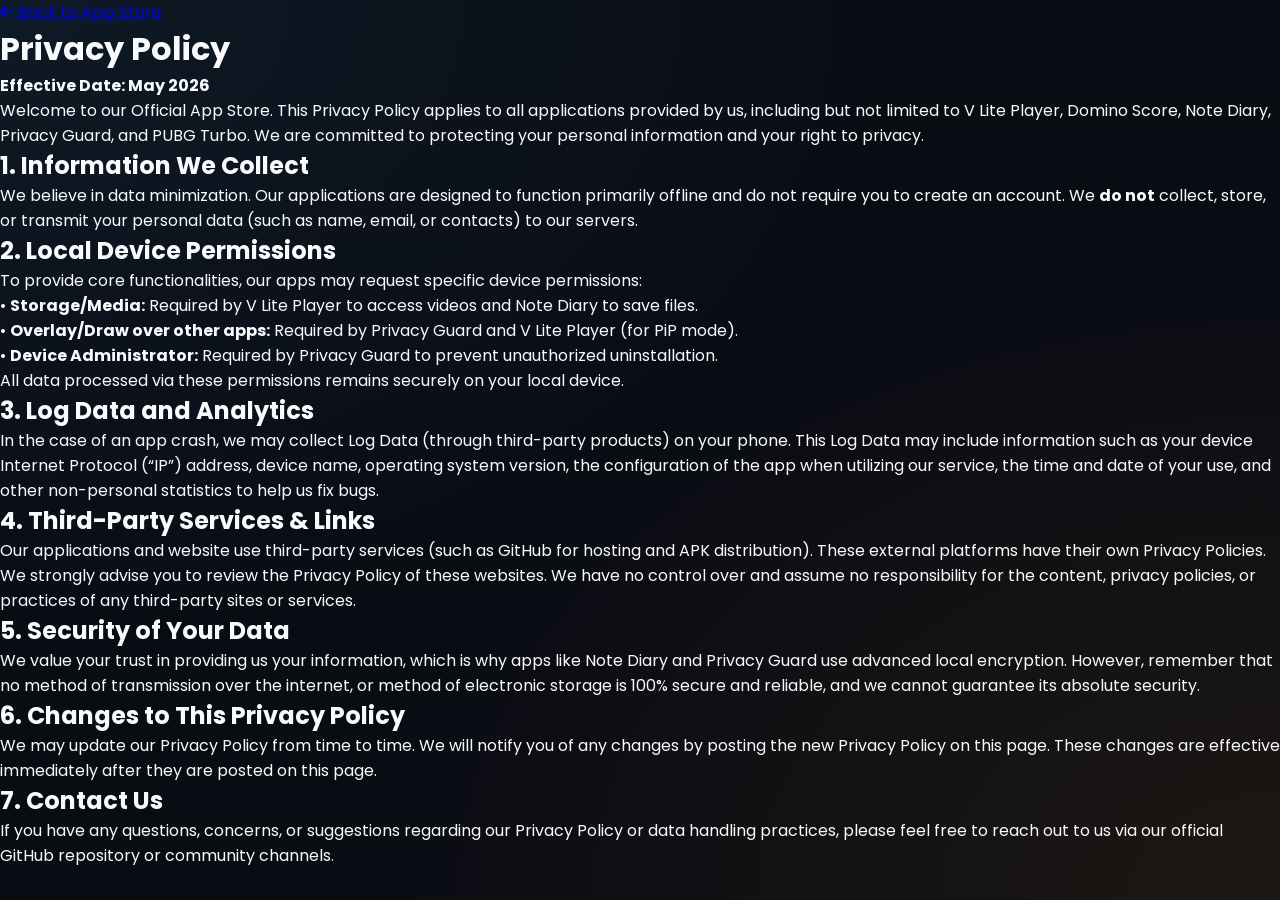
==== privacy.html @ b776aad1 "Add files via upload" ====
<!DOCTYPE html>
<html lang="en">
<head>
    <meta charset="UTF-8">
    <meta name="viewport" content="width=device-width, initial-scale=1.0">
    <title>Privacy Policy | Official App Store</title>
    <link rel="stylesheet" href="style.css">
    <link rel="stylesheet" href="https://cdnjs.cloudflare.com/ajax/libs/font-awesome/6.0.0/css/all.min.css">
    <link href="https://fonts.googleapis.com/css2?family=Poppins:wght@300;400;600;800&display=swap" rel="stylesheet">
</head>
<body>
    <div class="policy-container">
        <a href="index.html" class="back-btn"><i class="fa-solid fa-arrow-left"></i> Back to App Store</a>
        
        <h1>Privacy Policy</h1>
        <p><strong>Effective Date: May 2026</strong></p>
        <p>Welcome to our Official App Store. This Privacy Policy applies to all applications provided by us, including but not limited to V Lite Player, Domino Score, Note Diary, Privacy Guard, and PUBG Turbo. We are committed to protecting your personal information and your right to privacy.</p>

        <h2>1. Information We Collect</h2>
        <p>We believe in data minimization. Our applications are designed to function primarily offline and do not require you to create an account. We <b>do not</b> collect, store, or transmit your personal data (such as name, email, or contacts) to our servers.</p>

        <h2>2. Local Device Permissions</h2>
        <p>To provide core functionalities, our apps may request specific device permissions:
        <br>• <b>Storage/Media:</b> Required by V Lite Player to access videos and Note Diary to save files.
        <br>• <b>Overlay/Draw over other apps:</b> Required by Privacy Guard and V Lite Player (for PiP mode).
        <br>• <b>Device Administrator:</b> Required by Privacy Guard to prevent unauthorized uninstallation.
        <br>All data processed via these permissions remains securely on your local device.</p>

        <h2>3. Log Data and Analytics</h2>
        <p>In the case of an app crash, we may collect Log Data (through third-party products) on your phone. This Log Data may include information such as your device Internet Protocol (“IP”) address, device name, operating system version, the configuration of the app when utilizing our service, the time and date of your use, and other non-personal statistics to help us fix bugs.</p>

        <h2>4. Third-Party Services & Links</h2>
        <p>Our applications and website use third-party services (such as GitHub for hosting and APK distribution). These external platforms have their own Privacy Policies. We strongly advise you to review the Privacy Policy of these websites. We have no control over and assume no responsibility for the content, privacy policies, or practices of any third-party sites or services.</p>

        <h2>5. Security of Your Data</h2>
        <p>We value your trust in providing us your information, which is why apps like Note Diary and Privacy Guard use advanced local encryption. However, remember that no method of transmission over the internet, or method of electronic storage is 100% secure and reliable, and we cannot guarantee its absolute security.</p>

        <h2>6. Changes to This Privacy Policy</h2>
        <p>We may update our Privacy Policy from time to time. We will notify you of any changes by posting the new Privacy Policy on this page. These changes are effective immediately after they are posted on this page.</p>

        <h2>7. Contact Us</h2>
        <p>If you have any questions, concerns, or suggestions regarding our Privacy Policy or data handling practices, please feel free to reach out to us via our official GitHub repository or community channels.</p>
    </div>
</body>
</html>
---- style.css ----
:root {
    --bg-main: #0a0c14;
    --bg-surface: rgba(30, 41, 59, 0.4);
    --accent: #38bdf8;
    --green-btn: #2ecc71;
    --whatsapp: #25D366; /* WhatsApp Official Green */
    --gold: #f59e0b;
    --text-main: #f8fafc;
    --text-dim: #94a3b8;
}

* { margin: 0; padding: 0; box-sizing: border-box; font-family: 'Poppins', sans-serif; }

body {
    background: var(--bg-main);
    background-image: 
        radial-gradient(at 0% 0%, rgba(56, 189, 248, 0.08) 0px, transparent 50%),
        radial-gradient(at 100% 100%, rgba(245, 158, 11, 0.08) 0px, transparent 50%);
    background-attachment: fixed;
    color: var(--text-main);
    overflow-x: hidden;
    scroll-behavior: smooth;
}

/* --- Top Header Section --- */
.hero {
    padding: 60px 20px 20px 20px;
    text-align: center;
}

.hero-logo { 
    width: 260px; 
    height: auto;
    filter: drop-shadow(0 0 30px rgba(245, 158, 11, 0.4));
}

/* --- WhatsApp Join Button --- */
.follow-section {
    margin-top: 15px;
    margin-bottom: 25px;
}

.follow-btn {
    display: inline-flex;
    align-items: center;
    gap: 8px;
    background: rgba(37, 211, 102, 0.15); /* Glassy WhatsApp Green */
    color: var(--whatsapp);
    border: 1px solid rgba(37, 211, 102, 0.4);
    padding: 10px 24px;
    border-radius: 50px;
    font-size: 0.95rem;
    font-weight: 700;
    text-decoration: none;
    transition: 0.3s ease;
    letter-spacing: 0.5px;
}

.follow-btn:hover {
    background: var(--whatsapp);
    color: #0a0c14; /* Dark Text on hover */
    box-shadow: 0 8px 20px rgba(37, 211, 102, 0.3);
    transform: translateY(-3px);
}

.main-title {
    font-size: 2.2rem;
    font-weight: 800;
    margin-top: 10px;
    letter-spacing: 2px;
}

.gold-text { color: var(--gold); }

/* --- Apps Grid Section --- */
.apps-section { 
    padding: 30px 6% 60px 6%;
    max-width: 1200px; 
    margin: 0 auto; 
}

.app-grid {
    display: grid;
    grid-template-columns: repeat(auto-fit, minmax(310px, 1fr));
    gap: 25px;
}

.app-card {
    background: var(--bg-surface);
    backdrop-filter: blur(15px);
    padding: 30px;
    border-radius: 28px;
    border: 1px solid rgba(255, 255, 255, 0.06);
    transition: 0.3s ease;
    display: flex;
    flex-direction: column;
}

.app-card:hover { 
    transform: translateY(-8px); 
    background: rgba(30, 41, 59, 0.6); 
    border-color: var(--accent); 
}

.app-top { display: flex; align-items: center; gap: 15px; margin-bottom: 20px; }
.app-icon { width: 75px; height: 75px; border-radius: 18px; object-fit: cover; }
.title-grp h3 { font-size: 1.3rem; font-weight: 700; color: #fff; }
.badge { font-size: 0.6rem; color: var(--accent); background: rgba(56, 189, 248, 0.1); padding: 4px 10px; border-radius: 50px; font-weight: 700; text-transform: uppercase; }

.app-card p { color: var(--text-dim); line-height: 1.5; margin-bottom: 20px; font-size: 0.9rem; flex-grow: 1; text-align: left; }

.download-stats {
    margin-bottom: 20px;
    font-size: 0.8rem;
    color: var(--accent);
    background: rgba(56, 189, 248, 0.06);
    padding: 8px 12px;
    border-radius: 10px;
    display: inline-flex;
    align-items: center;
    gap: 8px;
    font-weight: 700;
}

.download-btn {
    display: flex;
    align-items: center;
    justify-content: center;
    gap: 10px;
    background-color: var(--green-btn);
    color: #000 !important;
    padding: 15px;
    border-radius: 15px;
    text-decoration: none;
    font-weight: 800;
    font-size: 0.95rem;
    transition: 0.3s;
}

.download-btn:hover { background-color: #27ae60; transform: scale(1.02); box-shadow: 0 5px 15px rgba(46,204,113,0.3); }

/* --- BOTTOM SECTION: Premium Collection (Centered) --- */
.details-section {
    padding: 80px 10%;
    background: rgba(0, 0, 0, 0.2);
    text-align: center;
}

.details-content { max-width: 850px; margin: 0 auto; }
.details-content h2 { font-size: 2.2rem; font-weight: 800; margin-bottom: 25px; }
.details-content p { color: var(--text-dim); line-height: 1.8; font-size: 1.05rem; text-align: center; }
.details-content b { color: var(--gold); }

/* --- Footer & Policy Links --- */
footer { 
    padding: 50px 20px; 
    text-align: center; 
    border-top: 1px solid rgba(255, 255, 255, 0.05); 
}

.footer-links {
    margin-bottom: 20px;
}

.footer-links a {
    color: var(--accent);
    text-decoration: none;
    font-size: 0.9rem;
    font-weight: 600;
    transition: 0.3s;
}

.footer-links a:hover { color: var(--gold); text-decoration: underline; }
.separator { color: #555; margin: 0 10px; }

.footer-tags { margin-top: 15px; color: var(--text-dim); font-size: 0.85rem; }

/* Responsive Adjustments */
@media (max-width: 768px) {
    .hero-logo { width: 220px; }
    .main-title { font-size: 1.8rem; }
    .details-content h2 { font-size: 1.8rem; }
}
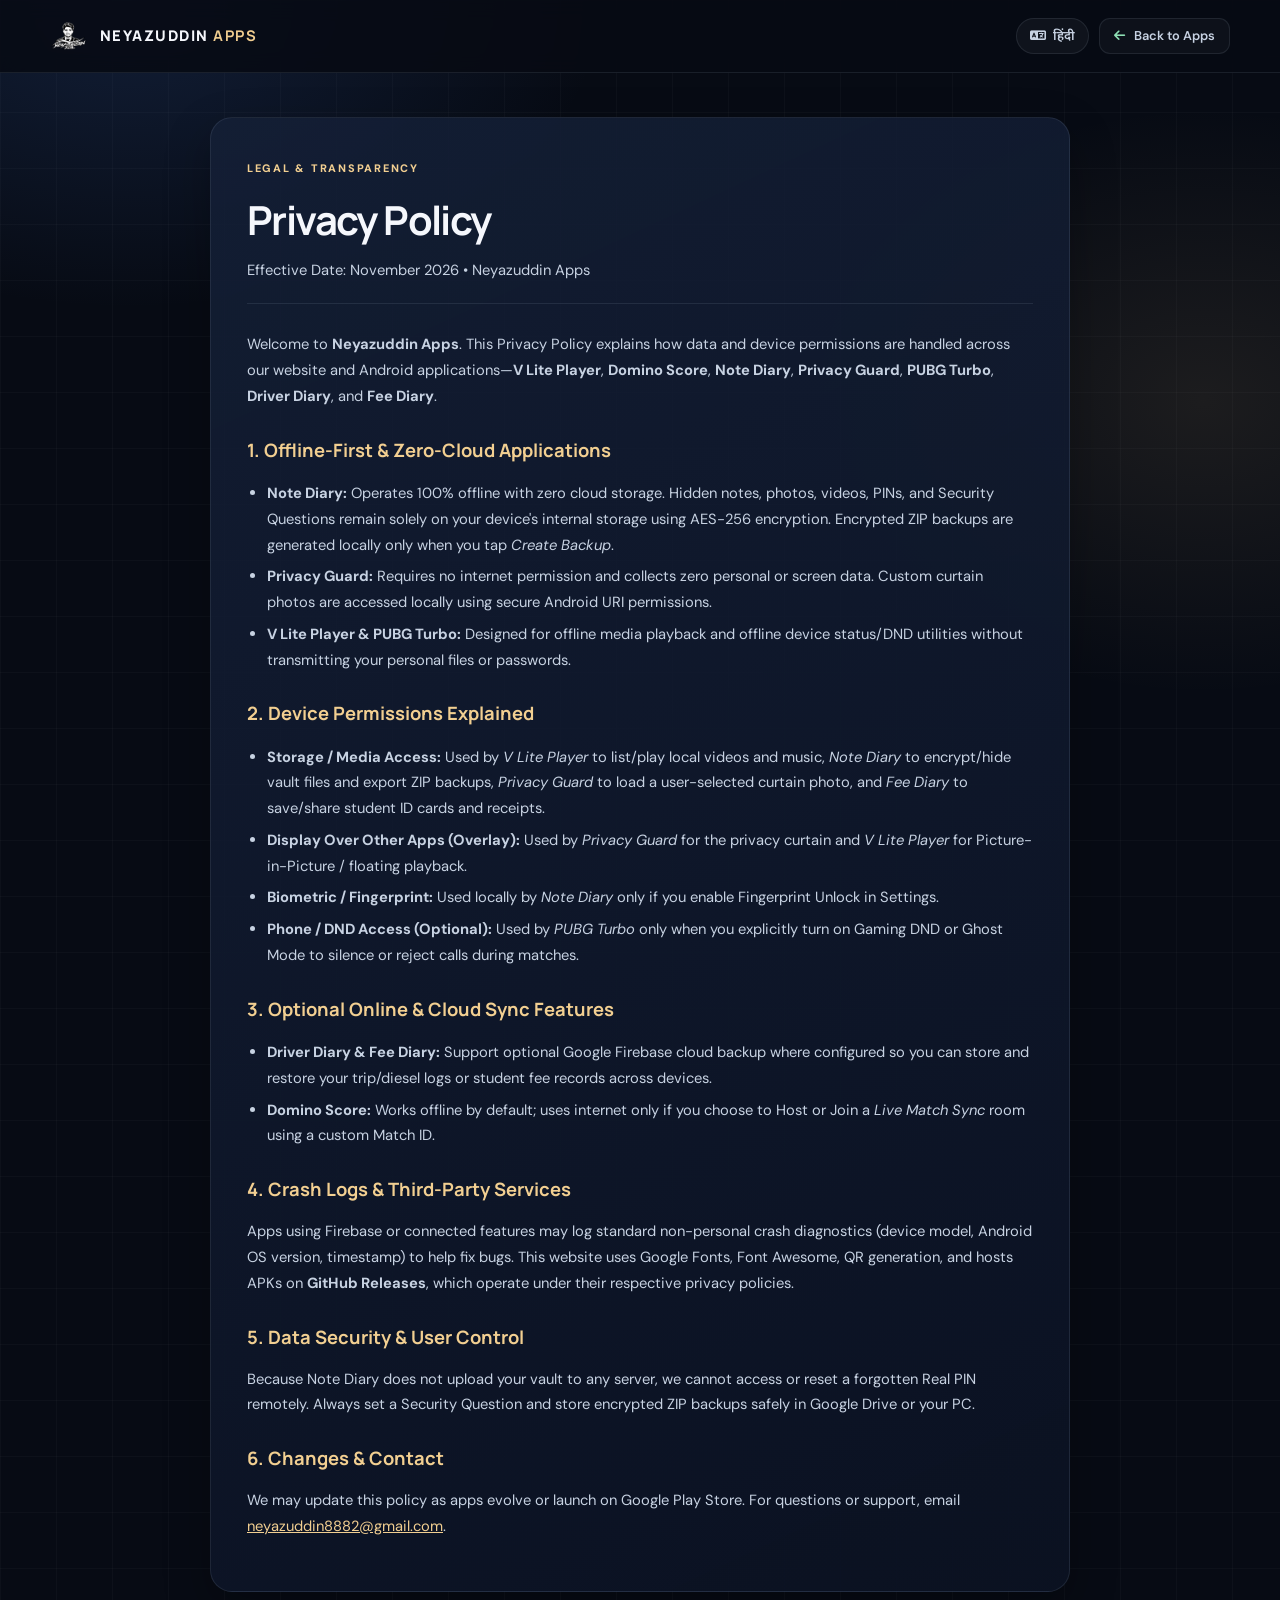
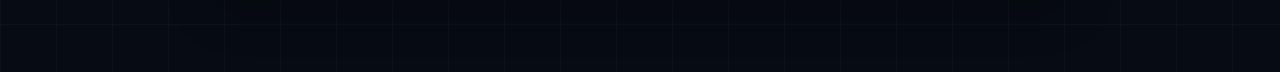
==== commit 5a87f802: "Update privacy.html" ====
--- a/privacy.html
+++ b/privacy.html
@@ -1,45 +1,152 @@
 <!DOCTYPE html>
 <html lang="en">
 <head>
-    <meta charset="UTF-8">
-    <meta name="viewport" content="width=device-width, initial-scale=1.0">
-    <title>Privacy Policy | Official App Store</title>
-    <link rel="stylesheet" href="style.css">
-    <link rel="stylesheet" href="https://cdnjs.cloudflare.com/ajax/libs/font-awesome/6.0.0/css/all.min.css">
-    <link href="https://fonts.googleapis.com/css2?family=Poppins:wght@300;400;600;800&display=swap" rel="stylesheet">
+  <meta charset="UTF-8">
+  <meta name="viewport" content="width=device-width, initial-scale=1.0">
+  <meta name="theme-color" content="#070b14">
+  <title>Privacy Policy — Neyazuddin Apps</title>
+
+  <!-- PWA Manifest & Favicon -->
+  <link rel="manifest" href="manifest.json">
+  <link rel="icon" type="image/svg+xml" href="data:image/svg+xml,%3Csvg xmlns='http://www.w3.org/2000/svg' viewBox='0 0 64 64'%3E%3Crect width='64' height='64' rx='16' fill='%230b1020'/%3E%3Cpath d='M20 44V20l24 24V20' stroke='%23f0cc8c' stroke-width='6' stroke-linecap='round' stroke-linejoin='round' fill='none'/%3E%3C/svg%3E">
+
+  <!-- Fonts & Icons -->
+  <link rel="preconnect" href="https://fonts.googleapis.com">
+  <link rel="preconnect" href="https://fonts.gstatic.com" crossorigin>
+  <link href="https://fonts.googleapis.com/css2?family=DM+Sans:ital,opsz,wght@0,9..40,400..700;1,9..40,400..700&family=Manrope:wght@500;600;700;800&family=Noto+Sans+Devanagari:wght@400;500;600;700&display=swap" rel="stylesheet">
+  <link rel="stylesheet" href="https://cdnjs.cloudflare.com/ajax/libs/font-awesome/6.5.2/css/all.min.css">
+  <link rel="stylesheet" href="style.css">
 </head>
 <body>
-    <div class="policy-container">
-        <a href="index.html" class="back-btn"><i class="fa-solid fa-arrow-left"></i> Back to App Store</a>
-        
+  <header class="site-header">
+    <div class="header-inner">
+      <a class="brand" href="index.html">
+        <img src="logo.png" data-image-name="logo.png" alt="Neyazuddin Apps logo" class="brand-logo">
+        <span class="brand-name">NEYAZUDDIN <strong>APPS</strong></span>
+      </a>
+      <div class="header-actions">
+        <button type="button" class="global-lang-btn" id="legal-lang-toggle" aria-pressed="false" title="Switch language between English and Hindi">
+          <i class="fa-solid fa-language" aria-hidden="true"></i>
+          <span>हिंदी</span>
+        </button>
+        <a class="secondary-button" href="index.html" style="min-height: 36px; padding: 0 14px; font-size: 0.8rem;">
+          <i class="fa-solid fa-arrow-left" aria-hidden="true"></i>
+          <span id="back-label">Back to Apps</span>
+        </a>
+      </div>
+    </div>
+  </header>
+
+  <main class="legal-main">
+    <article class="legal-card">
+      <!-- English Version -->
+      <div class="legal-lang-block" data-lang="en">
+        <span class="section-kicker">LEGAL &amp; TRANSPARENCY</span>
         <h1>Privacy Policy</h1>
-        <p><strong>Effective Date: May 2026</strong></p>
-        <p>Welcome to our Official App Store. This Privacy Policy applies to all applications provided by us, including but not limited to V Lite Player, Domino Score, Note Diary, Privacy Guard, and PUBG Turbo. We are committed to protecting your personal information and your right to privacy.</p>
+        <p class="legal-updated">Effective Date: November 2026 • Neyazuddin Apps</p>
 
-        <h2>1. Information We Collect</h2>
-        <p>We believe in data minimization. Our applications are designed to function primarily offline and do not require you to create an account. We <b>do not</b> collect, store, or transmit your personal data (such as name, email, or contacts) to our servers.</p>
+        <p>Welcome to <strong>Neyazuddin Apps</strong>. This Privacy Policy explains how data and device permissions are handled across our website and Android applications—<strong>V Lite Player</strong>, <strong>Domino Score</strong>, <strong>Note Diary</strong>, <strong>Privacy Guard</strong>, <strong>PUBG Turbo</strong>, <strong>Driver Diary</strong>, and <strong>Fee Diary</strong>.</p>
 
-        <h2>2. Local Device Permissions</h2>
-        <p>To provide core functionalities, our apps may request specific device permissions:
-        <br>• <b>Storage/Media:</b> Required by V Lite Player to access videos and Note Diary to save files.
-        <br>• <b>Overlay/Draw over other apps:</b> Required by Privacy Guard and V Lite Player (for PiP mode).
-        <br>• <b>Device Administrator:</b> Required by Privacy Guard to prevent unauthorized uninstallation.
-        <br>All data processed via these permissions remains securely on your local device.</p>
+        <h2>1. Offline-First &amp; Zero-Cloud Applications</h2>
+        <ul>
+          <li><strong>Note Diary:</strong> Operates 100% offline with zero cloud storage. Hidden notes, photos, videos, PINs, and Security Questions remain solely on your device's internal storage using AES-256 encryption. Encrypted ZIP backups are generated locally only when you tap <em>Create Backup</em>.</li>
+          <li><strong>Privacy Guard:</strong> Requires no internet permission and collects zero personal or screen data. Custom curtain photos are accessed locally using secure Android URI permissions.</li>
+          <li><strong>V Lite Player &amp; PUBG Turbo:</strong> Designed for offline media playback and offline device status/DND utilities without transmitting your personal files or passwords.</li>
+        </ul>
 
-        <h2>3. Log Data and Analytics</h2>
-        <p>In the case of an app crash, we may collect Log Data (through third-party products) on your phone. This Log Data may include information such as your device Internet Protocol (“IP”) address, device name, operating system version, the configuration of the app when utilizing our service, the time and date of your use, and other non-personal statistics to help us fix bugs.</p>
+        <h2>2. Device Permissions Explained</h2>
+        <ul>
+          <li><strong>Storage / Media Access:</strong> Used by <em>V Lite Player</em> to list/play local videos and music, <em>Note Diary</em> to encrypt/hide vault files and export ZIP backups, <em>Privacy Guard</em> to load a user-selected curtain photo, and <em>Fee Diary</em> to save/share student ID cards and receipts.</li>
+          <li><strong>Display Over Other Apps (Overlay):</strong> Used by <em>Privacy Guard</em> for the privacy curtain and <em>V Lite Player</em> for Picture-in-Picture / floating playback.</li>
+          <li><strong>Biometric / Fingerprint:</strong> Used locally by <em>Note Diary</em> only if you enable Fingerprint Unlock in Settings.</li>
+          <li><strong>Phone / DND Access (Optional):</strong> Used by <em>PUBG Turbo</em> only when you explicitly turn on Gaming DND or Ghost Mode to silence or reject calls during matches.</li>
+        </ul>
 
-        <h2>4. Third-Party Services & Links</h2>
-        <p>Our applications and website use third-party services (such as GitHub for hosting and APK distribution). These external platforms have their own Privacy Policies. We strongly advise you to review the Privacy Policy of these websites. We have no control over and assume no responsibility for the content, privacy policies, or practices of any third-party sites or services.</p>
+        <h2>3. Optional Online &amp; Cloud Sync Features</h2>
+        <ul>
+          <li><strong>Driver Diary &amp; Fee Diary:</strong> Support optional Google Firebase cloud backup where configured so you can store and restore your trip/diesel logs or student fee records across devices.</li>
+          <li><strong>Domino Score:</strong> Works offline by default; uses internet only if you choose to Host or Join a <em>Live Match Sync</em> room using a custom Match ID.</li>
+        </ul>
 
-        <h2>5. Security of Your Data</h2>
-        <p>We value your trust in providing us your information, which is why apps like Note Diary and Privacy Guard use advanced local encryption. However, remember that no method of transmission over the internet, or method of electronic storage is 100% secure and reliable, and we cannot guarantee its absolute security.</p>
+        <h2>4. Crash Logs &amp; Third-Party Services</h2>
+        <p>Apps using Firebase or connected features may log standard non-personal crash diagnostics (device model, Android OS version, timestamp) to help fix bugs. This website uses Google Fonts, Font Awesome, QR generation, and hosts APKs on <strong>GitHub Releases</strong>, which operate under their respective privacy policies.</p>
 
-        <h2>6. Changes to This Privacy Policy</h2>
-        <p>We may update our Privacy Policy from time to time. We will notify you of any changes by posting the new Privacy Policy on this page. These changes are effective immediately after they are posted on this page.</p>
+        <h2>5. Data Security &amp; User Control</h2>
+        <p>Because Note Diary does not upload your vault to any server, we cannot access or reset a forgotten Real PIN remotely. Always set a Security Question and store encrypted ZIP backups safely in Google Drive or your PC.</p>
 
-        <h2>7. Contact Us</h2>
-        <p>If you have any questions, concerns, or suggestions regarding our Privacy Policy or data handling practices, please feel free to reach out to us via our official GitHub repository or community channels.</p>
-    </div>
+        <h2>6. Changes &amp; Contact</h2>
+        <p>We may update this policy as apps evolve or launch on Google Play Store. For questions or support, email <a href="mailto:neyazuddin8882@gmail.com">neyazuddin8882@gmail.com</a>.</p>
+      </div>
+
+      <!-- Hindi Version -->
+      <div class="legal-lang-block" data-lang="hi" lang="hi" hidden>
+        <span class="section-kicker">कानूनी जानकारी और पारदर्शिता</span>
+        <h1>गोपनीयता नीति (Privacy Policy)</h1>
+        <p class="legal-updated">प्रभावी तिथि: नवंबर 2026 • Neyazuddin Apps (हिंदी अनुवाद)</p>
+
+        <p><strong>Neyazuddin Apps</strong> में आपका स्वागत है। यह नीति बताती है कि हमारी वेबसाइट और सातों Android ऐप्स—<strong>V Lite Player</strong>, <strong>Domino Score</strong>, <strong>Note Diary</strong>, <strong>Privacy Guard</strong>, <strong>PUBG Turbo</strong>, <strong>Driver Diary</strong>, और <strong>Fee Diary</strong>—में डेटा और अनुमतियों का उपयोग कैसे होता है।</p>
+
+        <h2>1. ऑफलाइन-फर्स्ट और ज़ीरो-क्लाउड ऐप्स</h2>
+        <ul>
+          <li><strong>Note Diary:</strong> यह 100% ऑफलाइन चलता है और कोई भी डेटा क्लाउड पर नहीं भेजता। आपके नोट्स, फोटो, वीडियो, PIN और सिक्योरिटी सवाल AES-256 एन्क्रिप्शन के साथ केवल आपके फोन की इंटरनल स्टोरेज में रहते हैं।</li>
+          <li><strong>Privacy Guard:</strong> इसे इंटरनेट अनुमति की आवश्यकता नहीं है। यह कोई स्क्रीन डेटा रिकॉर्ड या शेयर नहीं करता; कस्टम पर्दे की फोटो सुरक्षित Android URI के ज़रिए लोकल लोड होती है।</li>
+          <li><strong>V Lite Player और PUBG Turbo:</strong> ऑफलाइन वीडियो/म्यूज़िक प्लेबैक और डिवाइस स्टेटस/DND उपयोग के लिए बनाए गए हैं, बिना कोई निजी फाइल या पासवर्ड भेजे।</li>
+        </ul>
+
+        <h2>2. फोन की अनुमतियों (Permissions) का विवरण</h2>
+        <ul>
+          <li><strong>स्टोरेज / मीडिया एक्सेस:</strong> <em>V Lite Player</em> में वीडियो व गाने चलाने, <em>Note Diary</em> में वॉल्ट फाइलें छुपाने व ZIP बैकअप बनाने, <em>Privacy Guard</em> में गैलरी फोटो लगाने, और <em>Fee Diary</em> में छात्र ID कार्ड व रसीद शेयर करने के लिए।</li>
+          <li><strong>अन्य ऐप्स के ऊपर डिस्प्ले (Overlay):</strong> <em>Privacy Guard</em> में प्राइवेसी पर्दा दिखाने और <em>V Lite Player</em> में PiP मोड के लिए।</li>
+          <li><strong>फिंगरप्रिंट / बायोमेट्रिक:</strong> <em>Note Diary</em> में केवल तब उपयोग होता है जब आप सेटिंग्स से Fingerprint Unlock चालू करें।</li>
+          <li><strong>कॉल / DND अनुमति (वैकल्पिक):</strong> <em>PUBG Turbo</em> में केवल तभी काम आती है जब आप स्वयं Gaming DND या Ghost Mode चालू करें।</li>
+        </ul>
+
+        <h2>3. वैकल्पिक ऑनलाइन और क्लाउड सिंक फीचर्स</h2>
+        <ul>
+          <li><strong>Driver Diary और Fee Diary:</strong> सेटअप के अनुसार Google Firebase क्लाउड बैकअप की सुविधा देते हैं ताकि आपका ट्रिप/डीज़ल और फीस रिकॉर्ड सुरक्षित रीस्टोर हो सके।</li>
+          <li><strong>Domino Score:</strong> सामान्यतः ऑफलाइन चलता है; इंटरनेट केवल तभी उपयोग होता है जब आप Match ID से <em>Live Match Sync</em> (Host/Join) चालू करें।</li>
+        </ul>
+
+        <h2>4. क्रैश लॉग और थर्ड-पार्टी सेवाएं</h2>
+        <p>कनेक्टेड सेवाओं के दौरान बग ठीक करने के लिए गैर-व्यक्तिगत तकनीकी जानकारी (डिवाइस मॉडल, Android वर्ज़न) लॉग हो सकती है। वेबसाइट पर Google Fonts, Font Awesome, QR कोड और APK डाउनलोड के लिए <strong>GitHub Releases</strong> का उपयोग होता है।</p>
+
+        <h2>5. डेटा सुरक्षा और आपकी जिम्मेदारी</h2>
+        <p>Note Diary का डेटा हमारे किसी सर्वर पर नहीं जाता, इसलिए यदि आप Real PIN भूल जाते हैं तो हम उसे रिमोट से रीसेट नहीं कर सकते। कृपया Security Question सेट करें और समय-समय पर एन्क्रिप्टेड ZIP बैकअप सुरक्षित जगह सेव करें।</p>
+
+        <h2>6. अपडेट और संपर्क</h2>
+        <p>ऐप्स के अपडेट या Play Store पर आने के साथ यह नीति अपडेट हो सकती है। किसी भी सवाल के लिए संपर्क करें: <a href="mailto:neyazuddin8882@gmail.com">neyazuddin8882@gmail.com</a></p>
+      </div>
+    </article>
+  </main>
+
+  <script>
+    (() => {
+      const folders = ["images/", "assets/", "img/", "icons/", "app-icons/", "App Icons/"];
+      document.querySelectorAll("img[data-image-name]").forEach((img) => {
+        const filename = img.dataset.imageName;
+        let attempt = 0;
+        const retry = () => { if (attempt < folders.length) img.src = folders[attempt++] + filename; };
+        img.addEventListener("error", retry);
+        if (img.complete && img.naturalWidth === 0) retry();
+      });
+
+      const toggleBtn = document.getElementById("legal-lang-toggle");
+      const blocks = document.querySelectorAll(".legal-lang-block");
+      const backLabel = document.getElementById("back-label");
+      let isHindi = false;
+
+      toggleBtn.addEventListener("click", () => {
+        isHindi = !isHindi;
+        blocks.forEach((b) => {
+          const match = isHindi ? b.dataset.lang === "hi" : b.dataset.lang === "en";
+          b.hidden = !match;
+        });
+        toggleBtn.setAttribute("aria-pressed", String(isHindi));
+        toggleBtn.querySelector("span").textContent = isHindi ? "English" : "हिंदी";
+        backLabel.textContent = isHindi ? "ऐप्स पर वापस" : "Back to Apps";
+        window.scrollTo({ top: 0, behavior: "smooth" });
+      });
+    })();
+  </script>
 </body>
-</html>+</html>
--- a/style.css
+++ b/style.css
@@ -1,183 +1,1033 @@
+/* Neyazuddin Apps — Lag-Free Dark Studio Theme */
 :root {
-    --bg-main: #0a0c14;
-    --bg-surface: rgba(30, 41, 59, 0.4);
-    --accent: #38bdf8;
-    --green-btn: #2ecc71;
-    --whatsapp: #25D366; /* WhatsApp Official Green */
-    --gold: #f59e0b;
-    --text-main: #f8fafc;
-    --text-dim: #94a3b8;
-}
-
-* { margin: 0; padding: 0; box-sizing: border-box; font-family: 'Poppins', sans-serif; }
+  color-scheme: dark;
+  --bg: #070b14;
+  --surface-solid: #10192c;
+  --line: rgba(196, 210, 235, 0.1);
+  --line-strong: rgba(216, 180, 119, 0.3);
+  --text: #f5f7fc;
+  --muted: #93a3ba;
+  --muted-strong: #c7d2e2;
+  --accent: #d8b477;
+  --accent-bright: #f2cf91;
+  --green: #8ee0b5;
+  --radius-lg: 22px;
+  --radius-md: 14px;
+  --content: 1180px;
+}
+
+* { box-sizing: border-box; }
+
+html {
+  scroll-behavior: smooth;
+  scroll-padding-top: 90px;
+}
 
 body {
-    background: var(--bg-main);
-    background-image: 
-        radial-gradient(at 0% 0%, rgba(56, 189, 248, 0.08) 0px, transparent 50%),
-        radial-gradient(at 100% 100%, rgba(245, 158, 11, 0.08) 0px, transparent 50%);
-    background-attachment: fixed;
-    color: var(--text-main);
-    overflow-x: hidden;
-    scroll-behavior: smooth;
-}
-
-/* --- Top Header Section --- */
+  margin: 0;
+  min-width: 320px;
+  background-color: var(--bg);
+  background-image:
+    radial-gradient(ellipse 680px 440px at 10% 0%, rgba(56, 98, 178, 0.22), transparent 70%),
+    radial-gradient(ellipse 560px 420px at 94% 24%, rgba(216, 180, 119, 0.1), transparent 70%),
+    linear-gradient(to right, rgba(255, 255, 255, 0.022) 1px, transparent 1px),
+    linear-gradient(to bottom, rgba(255, 255, 255, 0.022) 1px, transparent 1px);
+  background-size: 100% 100%, 100% 100%, 56px 56px, 56px 56px;
+  background-repeat: no-repeat, no-repeat, repeat, repeat;
+  color: var(--text);
+  font-family: "DM Sans", "Noto Sans Devanagari", system-ui, -apple-system, sans-serif;
+  line-height: 1.6;
+  -webkit-font-smoothing: antialiased;
+  overflow-x: hidden;
+}
+
+a { color: inherit; }
+button, input, select, textarea { font: inherit; color: inherit; }
+button { cursor: pointer; }
+button, a { -webkit-tap-highlight-color: transparent; }
+
+.page-shell { position: relative; }
+
+/* Sticky Navbar & Scroll Progress */
+.site-header {
+  position: sticky;
+  top: 0;
+  z-index: 50;
+  background: rgba(7, 11, 20, 0.88);
+  backdrop-filter: blur(10px);
+  -webkit-backdrop-filter: blur(10px);
+  border-bottom: 1px solid var(--line);
+}
+
+.scroll-progress {
+  position: absolute;
+  bottom: 0;
+  left: 0;
+  width: 0%;
+  height: 2px;
+  background: linear-gradient(90deg, var(--accent), var(--accent-bright), var(--green));
+  will-change: width;
+}
+
+.header-inner {
+  width: min(var(--content), calc(100% - 48px));
+  min-height: 72px;
+  margin: 0 auto;
+  display: flex;
+  align-items: center;
+  justify-content: space-between;
+  gap: 20px;
+}
+
+.brand { display: inline-flex; align-items: center; gap: 12px; text-decoration: none; }
+.brand-logo { width: 38px; height: 38px; flex: 0 0 38px; object-fit: contain; border-radius: 10px; }
+.brand-name, .footer-brand-name {
+  font-family: "Manrope", sans-serif;
+  font-size: 0.92rem;
+  font-weight: 800;
+  letter-spacing: 0.1em;
+}
+.brand-name strong, .footer-brand-name strong { color: var(--accent-bright); }
+
+.site-nav { display: flex; align-items: center; gap: 24px; }
+.site-nav a { padding: 6px 2px; color: var(--muted); font-size: 0.87rem; font-weight: 600; text-decoration: none; transition: color 0.18s ease; }
+.site-nav a:hover { color: var(--text); }
+
+.header-actions { display: flex; align-items: center; gap: 10px; }
+
+.global-lang-btn {
+  height: 36px;
+  padding: 0 13px;
+  display: inline-flex;
+  align-items: center;
+  gap: 7px;
+  border-radius: 999px;
+  border: 1px solid var(--line);
+  background: rgba(255, 255, 255, 0.04);
+  color: var(--muted-strong);
+  font-size: 0.8rem;
+  font-weight: 600;
+  transition: border-color 0.18s ease, background 0.18s ease, color 0.18s ease;
+}
+.global-lang-btn:hover,
+.global-lang-btn[aria-pressed="true"] {
+  border-color: var(--line-strong);
+  background: rgba(216, 180, 119, 0.14);
+  color: var(--accent-bright);
+}
+
+.header-cta {
+  height: 36px;
+  padding: 0 15px;
+  display: inline-flex;
+  align-items: center;
+  gap: 8px;
+  border-radius: 999px;
+  background: var(--accent);
+  color: #121620;
+  font-size: 0.8rem;
+  font-weight: 700;
+  text-decoration: none;
+  transition: background 0.18s ease, transform 0.18s ease;
+}
+.header-cta:hover { background: var(--accent-bright); transform: translateY(-1px); }
+
+/* Hero */
 .hero {
-    padding: 60px 20px 20px 20px;
-    text-align: center;
-}
-
-.hero-logo { 
-    width: 260px; 
-    height: auto;
-    filter: drop-shadow(0 0 30px rgba(245, 158, 11, 0.4));
-}
-
-/* --- WhatsApp Join Button --- */
-.follow-section {
-    margin-top: 15px;
-    margin-bottom: 25px;
-}
-
-.follow-btn {
-    display: inline-flex;
-    align-items: center;
-    gap: 8px;
-    background: rgba(37, 211, 102, 0.15); /* Glassy WhatsApp Green */
-    color: var(--whatsapp);
-    border: 1px solid rgba(37, 211, 102, 0.4);
-    padding: 10px 24px;
-    border-radius: 50px;
-    font-size: 0.95rem;
-    font-weight: 700;
-    text-decoration: none;
-    transition: 0.3s ease;
-    letter-spacing: 0.5px;
-}
-
-.follow-btn:hover {
-    background: var(--whatsapp);
-    color: #0a0c14; /* Dark Text on hover */
-    box-shadow: 0 8px 20px rgba(37, 211, 102, 0.3);
-    transform: translateY(-3px);
-}
-
-.main-title {
-    font-size: 2.2rem;
-    font-weight: 800;
-    margin-top: 10px;
-    letter-spacing: 2px;
-}
-
-.gold-text { color: var(--gold); }
-
-/* --- Apps Grid Section --- */
-.apps-section { 
-    padding: 30px 6% 60px 6%;
-    max-width: 1200px; 
-    margin: 0 auto; 
-}
-
-.app-grid {
+  width: min(var(--content), calc(100% - 48px));
+  margin: 0 auto;
+  padding: 64px 0 52px;
+  display: grid;
+  grid-template-columns: 1.12fr 0.88fr;
+  align-items: center;
+  gap: 48px;
+}
+
+.eyebrow {
+  display: inline-flex;
+  align-items: center;
+  gap: 9px;
+  padding: 6px 12px;
+  border-radius: 999px;
+  border: 1px solid var(--line);
+  background: rgba(255, 255, 255, 0.03);
+  color: var(--accent-bright);
+  font-size: 0.65rem;
+  font-weight: 700;
+  letter-spacing: 0.13em;
+}
+.eyebrow-dot {
+  width: 7px;
+  height: 7px;
+  border-radius: 50%;
+  background: var(--green);
+  box-shadow: 0 0 0 4px rgba(142, 224, 181, 0.16);
+  flex-shrink: 0;
+}
+
+.hero h1 {
+  margin: 22px 0 18px;
+  font-family: "Manrope", sans-serif;
+  font-size: clamp(2.85rem, 5.6vw, 4.9rem);
+  line-height: 1.03;
+  letter-spacing: -0.055em;
+  font-weight: 800;
+}
+
+.gradient-text {
+  background: linear-gradient(125deg, #fff5df 0%, #f2cf91 45%, #c79a52 100%);
+  -webkit-background-clip: text;
+  background-clip: text;
+  color: transparent;
+}
+
+.hero-description { max-width: 530px; margin: 0; color: var(--muted); font-size: 1.04rem; line-height: 1.75; }
+.hero-actions { margin-top: 30px; display: flex; align-items: center; gap: 14px; flex-wrap: wrap; }
+
+.primary-button {
+  min-height: 48px;
+  padding: 0 22px;
+  border: 0;
+  display: inline-flex;
+  align-items: center;
+  justify-content: center;
+  gap: 12px;
+  border-radius: 11px;
+  background: linear-gradient(180deg, var(--accent-bright), var(--accent));
+  color: #121620;
+  font-size: 0.9rem;
+  font-weight: 700;
+  text-decoration: none;
+  box-shadow: 0 10px 26px rgba(216, 180, 119, 0.22);
+  transition: transform 0.18s ease, box-shadow 0.18s ease;
+}
+.primary-button:hover { transform: translateY(-2px); box-shadow: 0 14px 34px rgba(216, 180, 119, 0.34); }
+
+.secondary-button {
+  min-height: 48px;
+  padding: 0 18px;
+  display: inline-flex;
+  align-items: center;
+  gap: 9px;
+  border-radius: 11px;
+  border: 1px solid var(--line);
+  background: rgba(255, 255, 255, 0.03);
+  color: var(--muted-strong);
+  font-size: 0.87rem;
+  font-weight: 600;
+  text-decoration: none;
+  transition: border-color 0.18s ease, background 0.18s ease, color 0.18s ease;
+}
+.secondary-button:hover { border-color: var(--line-strong); background: rgba(255, 255, 255, 0.06); color: var(--text); }
+.secondary-button i { color: var(--green); }
+
+.hero-metrics {
+  margin-top: 38px;
+  padding-top: 24px;
+  border-top: 1px solid var(--line);
+  display: flex;
+  align-items: center;
+  gap: 24px;
+  flex-wrap: wrap;
+}
+.metric { display: flex; flex-direction: column; }
+.metric strong { font-family: "Manrope", sans-serif; font-size: 1.25rem; font-weight: 800; color: var(--text); }
+.metric span { font-size: 0.76rem; color: var(--muted); }
+.metric-divider { width: 1px; height: 32px; background: var(--line); }
+
+/* Tall Android Flagship Phone Showcase */
+.hero-showcase { position: relative; display: grid; place-items: center; padding: 16px 0; }
+
+.phone-frame {
+  width: 286px;
+  padding: 7px;
+  border-radius: 26px;
+  background: linear-gradient(155deg, rgba(255, 255, 255, 0.22), rgba(255, 255, 255, 0.04));
+  box-shadow: 0 28px 60px rgba(0, 0, 0, 0.55), inset 0 1px 0 rgba(255, 255, 255, 0.22);
+  position: relative;
+  z-index: 2;
+}
+.phone-frame::before,
+.phone-frame::after {
+  content: "";
+  position: absolute;
+  right: -3px;
+  width: 3px;
+  border-radius: 0 3px 3px 0;
+  background: rgba(255, 255, 255, 0.24);
+}
+.phone-frame::before { top: 105px; height: 56px; }
+.phone-frame::after { top: 178px; height: 34px; }
+
+.phone-notch {
+  position: absolute;
+  top: 16px;
+  left: 50%;
+  transform: translateX(-50%);
+  width: 13px;
+  height: 13px;
+  border-radius: 50%;
+  background: radial-gradient(circle at 38% 35%, #233354 0%, #05080f 68%);
+  border: 1.5px solid rgba(255, 255, 255, 0.14);
+  box-shadow: 0 0 0 2px #090e1c;
+  z-index: 4;
+}
+
+.phone-screen {
+  min-height: 525px;
+  border-radius: 20px;
+  background: linear-gradient(180deg, #10192f 0%, #090e1c 100%);
+  border: 1px solid rgba(255, 255, 255, 0.06);
+  padding: 34px 13px 12px;
+  display: flex;
+  flex-direction: column;
+  gap: 11px;
+}
+.phone-screen::after {
+  content: "";
+  display: block;
+  width: 78px;
+  height: 3.5px;
+  margin: 2px auto 0;
+  border-radius: 999px;
+  background: rgba(255, 255, 255, 0.28);
+}
+
+.phone-topbar { display: flex; justify-content: space-between; font-size: 0.6rem; font-weight: 700; letter-spacing: 0.1em; color: var(--muted); padding: 0 4px; }
+.phone-hero-widget {
+  padding: 13px 14px;
+  border-radius: 14px;
+  background: linear-gradient(135deg, rgba(216, 180, 119, 0.18), rgba(45, 72, 128, 0.24));
+  border: 1px solid rgba(242, 207, 145, 0.24);
+}
+.widget-badge { font-size: 0.56rem; font-weight: 800; letter-spacing: 0.14em; color: var(--accent-bright); }
+.phone-hero-widget h3 { margin: 4px 0 2px; font-family: "Manrope", sans-serif; font-size: 1rem; font-weight: 800; }
+.phone-hero-widget p { margin: 0; font-size: 0.68rem; color: var(--muted-strong); }
+
+.phone-app-list {
+  flex: 1;
+  display: flex;
+  flex-direction: column;
+  gap: 8px;
+  max-height: 312px;
+  overflow-y: auto;
+  overscroll-behavior: contain;
+  padding-right: 4px;
+  scrollbar-width: thin;
+  scrollbar-color: rgba(216, 180, 119, 0.35) transparent;
+}
+.phone-app-list::-webkit-scrollbar { width: 4px; }
+.phone-app-list::-webkit-scrollbar-thumb { background: rgba(216, 180, 119, 0.35); border-radius: 999px; }
+
+.phone-app-row {
+  width: 100%;
+  text-align: left;
+  padding: 9px 10px;
+  border-radius: 11px;
+  background: rgba(255, 255, 255, 0.035);
+  border: 1px solid rgba(255, 255, 255, 0.06);
+  display: flex;
+  align-items: center;
+  gap: 10px;
+  transition: background 0.18s ease, border-color 0.18s ease, transform 0.18s ease;
+}
+.phone-app-row:hover { background: rgba(255, 255, 255, 0.08); border-color: rgba(216, 180, 119, 0.4); transform: translateX(2px); }
+.row-app-icon {
+  width: 30px;
+  height: 30px;
+  flex: 0 0 30px;
+  object-fit: cover;
+  border-radius: 8px;
+  background: #1a253d;
+  border: 1px solid rgba(255, 255, 255, 0.08);
+  font-size: 0;
+  overflow: hidden;
+}
+.row-info { min-width: 0; flex: 1; }
+.row-info strong { display: block; font-size: 0.74rem; line-height: 1.2; }
+.row-info span { display: block; font-size: 0.63rem; color: var(--muted); }
+.row-pill { font-size: 0.6rem; font-weight: 700; padding: 3px 7px; border-radius: 6px; background: rgba(255, 255, 255, 0.06); color: var(--muted-strong); }
+.phone-bottom-bar { margin-top: auto; text-align: center; font-size: 0.64rem; color: var(--green); font-weight: 600; padding-top: 8px; border-top: 1px solid rgba(255, 255, 255, 0.06); }
+
+.showcase-card {
+  position: absolute;
+  z-index: 3;
+  text-align: left;
+  padding: 10px 14px;
+  border-radius: 14px;
+  background: rgba(16, 25, 44, 0.94);
+  border: 1px solid rgba(255, 255, 255, 0.14);
+  box-shadow: 0 18px 36px rgba(0, 0, 0, 0.42);
+  display: flex;
+  align-items: center;
+  gap: 10px;
+  transition: transform 0.18s ease, border-color 0.18s ease;
+}
+.showcase-card:hover { transform: translateY(-2px); border-color: rgba(216, 180, 119, 0.5); }
+.showcase-card strong { display: block; font-size: 0.76rem; line-height: 1.2; }
+.showcase-card span { display: block; font-size: 0.67rem; color: var(--muted); }
+.showcase-app-icon { width: 34px; height: 34px; flex: 0 0 34px; object-fit: cover; border-radius: 9px; background: #1a253d; border: 1px solid rgba(255, 255, 255, 0.1); font-size: 0; }
+.showcase-back-left { top: 56px; left: -12px; }
+.showcase-front-right { bottom: 62px; right: -12px; }
+
+/* Trust Strip */
+.trust-strip {
+  width: min(var(--content), calc(100% - 48px));
+  margin: 12px auto 48px;
+  padding: 16px 22px;
+  border-radius: var(--radius-md);
+  border: 1px solid var(--line);
+  background: rgba(16, 25, 44, 0.56);
+  display: flex;
+  justify-content: space-between;
+  align-items: center;
+  gap: 18px;
+  flex-wrap: wrap;
+}
+.trust-item { display: inline-flex; align-items: center; gap: 9px; color: var(--muted-strong); font-size: 0.8rem; font-weight: 500; }
+.trust-item i { color: var(--accent-bright); font-size: 0.88rem; }
+
+/* Apps Section */
+.apps-section { width: min(var(--content), calc(100% - 48px)); margin: 0 auto; padding: 20px 0 72px; }
+
+.section-heading { display: flex; justify-content: space-between; align-items: flex-end; gap: 20px; margin-bottom: 22px; }
+.section-kicker { display: inline-block; color: var(--accent-bright); font-size: 0.68rem; font-weight: 800; letter-spacing: 0.16em; }
+.section-heading h2, .install-header h2, .about-copy h2 {
+  margin: 8px 0 6px;
+  font-family: "Manrope", sans-serif;
+  font-size: clamp(1.85rem, 3.2vw, 2.5rem);
+  line-height: 1.15;
+  letter-spacing: -0.045em;
+}
+.section-heading p { margin: 0; color: var(--muted); font-size: 0.94rem; }
+
+.app-count {
+  padding: 7px 14px;
+  border-radius: 999px;
+  border: 1px solid var(--line);
+  background: rgba(255, 255, 255, 0.03);
+  color: var(--muted);
+  font-size: 0.78rem;
+  white-space: nowrap;
+}
+.app-count span { color: var(--accent-bright); font-family: "Manrope", sans-serif; font-size: 1rem; font-weight: 800; margin-right: 4px; }
+
+/* Search + Single-Row Filter Toolbar */
+.collection-toolbar { display: flex; flex-direction: column; gap: 14px; margin-bottom: 24px; }
+.search-box { position: relative; display: flex; align-items: center; }
+.search-box > i { position: absolute; left: 16px; color: var(--muted); font-size: 0.85rem; pointer-events: none; }
+.search-box input {
+  width: 100%;
+  height: 46px;
+  padding: 0 42px;
+  border-radius: 12px;
+  border: 1px solid var(--line);
+  background: rgba(16, 25, 44, 0.6);
+  color: var(--text);
+  font-size: 0.88rem;
+  transition: border-color 0.18s ease, background 0.18s ease;
+}
+.search-box input::placeholder { color: var(--muted); }
+.search-box input:focus { outline: none; border-color: var(--line-strong); background: rgba(16, 25, 44, 0.95); }
+.search-clear {
+  position: absolute;
+  right: 10px;
+  width: 28px;
+  height: 28px;
+  border: 0;
+  border-radius: 7px;
+  background: rgba(255, 255, 255, 0.08);
+  color: var(--muted-strong);
+  display: grid;
+  place-items: center;
+}
+.search-clear[hidden] { display: none; }
+
+.filter-bar {
+  display: flex;
+  align-items: center;
+  gap: 8px;
+  overflow-x: auto;
+  padding-bottom: 4px;
+  scrollbar-width: none;
+  -ms-overflow-style: none;
+}
+.filter-bar::-webkit-scrollbar { display: none; }
+
+.filter-pill {
+  flex: 0 0 auto;
+  padding: 8px 14px;
+  border-radius: 999px;
+  border: 1px solid var(--line);
+  background: rgba(255, 255, 255, 0.025);
+  color: var(--muted-strong);
+  font-size: 0.8rem;
+  font-weight: 600;
+  display: inline-flex;
+  align-items: center;
+  gap: 6px;
+  white-space: nowrap;
+  transition: background 0.18s ease, border-color 0.18s ease, color 0.18s ease;
+}
+.filter-pill small { opacity: 0.65; font-size: 0.72rem; }
+.filter-pill:hover { border-color: rgba(255, 255, 255, 0.22); color: var(--text); }
+.filter-pill.is-active { background: var(--accent); border-color: var(--accent); color: #121620; font-weight: 700; }
+.filter-pill.is-active small { opacity: 0.85; }
+
+/* App Grid & Cards */
+.app-grid { display: grid; grid-template-columns: repeat(2, minmax(0, 1fr)); gap: 20px; }
+
+.app-card {
+  position: relative;
+  min-width: 0;
+  padding: 24px;
+  display: flex;
+  flex-direction: column;
+  border-radius: var(--radius-lg);
+  border: 1px solid var(--line);
+  background: linear-gradient(155deg, rgba(20, 31, 54, 0.92), rgba(11, 18, 34, 0.96));
+  box-shadow: 0 12px 30px rgba(0, 0, 0, 0.22), inset 0 1px 0 rgba(255, 255, 255, 0.06);
+  transition: transform 0.22s ease, border-color 0.22s ease, opacity 0.35s ease;
+  overflow: hidden;
+}
+
+.reveal-ready .app-card,
+.reveal-ready .install-step-card,
+.reveal-ready .faq-section,
+.reveal-ready .about-section {
+  opacity: 0;
+  transform: translateY(14px);
+}
+.reveal-ready .app-card.is-revealed,
+.reveal-ready .install-step-card.is-revealed,
+.reveal-ready .faq-section.is-revealed,
+.reveal-ready .about-section.is-revealed {
+  opacity: 1;
+  transform: translateY(0);
+}
+
+.app-card::before {
+  content: "";
+  position: absolute;
+  inset: 0;
+  background: radial-gradient(420px circle at var(--mx, 50%) var(--my, 0%), rgba(242, 207, 145, 0.08), transparent 60%);
+  opacity: 0;
+  transition: opacity 0.22s ease;
+  pointer-events: none;
+}
+.app-card:hover::before { opacity: 1; }
+.app-card:hover {
+  transform: translateY(-3px);
+  border-color: rgba(216, 180, 119, 0.42);
+}
+.app-card.is-highlighted {
+  border-color: var(--accent-bright);
+  box-shadow: 0 0 0 2px rgba(242, 207, 145, 0.38), 0 20px 45px rgba(0, 0, 0, 0.45);
+}
+.app-card[hidden] { display: none; }
+
+@media (min-width: 721px) {
+  .app-card.is-wide {
+    grid-column: 1 / -1;
     display: grid;
-    grid-template-columns: repeat(auto-fit, minmax(310px, 1fr));
-    gap: 25px;
-}
-
-.app-card {
-    background: var(--bg-surface);
-    backdrop-filter: blur(15px);
-    padding: 30px;
-    border-radius: 28px;
-    border: 1px solid rgba(255, 255, 255, 0.06);
-    transition: 0.3s ease;
-    display: flex;
-    flex-direction: column;
-}
-
-.app-card:hover { 
-    transform: translateY(-8px); 
-    background: rgba(30, 41, 59, 0.6); 
-    border-color: var(--accent); 
-}
-
-.app-top { display: flex; align-items: center; gap: 15px; margin-bottom: 20px; }
-.app-icon { width: 75px; height: 75px; border-radius: 18px; object-fit: cover; }
-.title-grp h3 { font-size: 1.3rem; font-weight: 700; color: #fff; }
-.badge { font-size: 0.6rem; color: var(--accent); background: rgba(56, 189, 248, 0.1); padding: 4px 10px; border-radius: 50px; font-weight: 700; text-transform: uppercase; }
-
-.app-card p { color: var(--text-dim); line-height: 1.5; margin-bottom: 20px; font-size: 0.9rem; flex-grow: 1; text-align: left; }
-
-.download-stats {
-    margin-bottom: 20px;
-    font-size: 0.8rem;
-    color: var(--accent);
-    background: rgba(56, 189, 248, 0.06);
-    padding: 8px 12px;
-    border-radius: 10px;
-    display: inline-flex;
-    align-items: center;
-    gap: 8px;
-    font-weight: 700;
-}
-
-.download-btn {
-    display: flex;
-    align-items: center;
-    justify-content: center;
-    gap: 10px;
-    background-color: var(--green-btn);
-    color: #000 !important;
-    padding: 15px;
-    border-radius: 15px;
-    text-decoration: none;
-    font-weight: 800;
-    font-size: 0.95rem;
-    transition: 0.3s;
-}
-
-.download-btn:hover { background-color: #27ae60; transform: scale(1.02); box-shadow: 0 5px 15px rgba(46,204,113,0.3); }
-
-/* --- BOTTOM SECTION: Premium Collection (Centered) --- */
-.details-section {
-    padding: 80px 10%;
-    background: rgba(0, 0, 0, 0.2);
-    text-align: center;
-}
-
-.details-content { max-width: 850px; margin: 0 auto; }
-.details-content h2 { font-size: 2.2rem; font-weight: 800; margin-bottom: 25px; }
-.details-content p { color: var(--text-dim); line-height: 1.8; font-size: 1.05rem; text-align: center; }
-.details-content b { color: var(--gold); }
-
-/* --- Footer & Policy Links --- */
-footer { 
-    padding: 50px 20px; 
-    text-align: center; 
-    border-top: 1px solid rgba(255, 255, 255, 0.05); 
-}
-
-.footer-links {
-    margin-bottom: 20px;
-}
-
-.footer-links a {
-    color: var(--accent);
-    text-decoration: none;
-    font-size: 0.9rem;
-    font-weight: 600;
-    transition: 0.3s;
-}
-
-.footer-links a:hover { color: var(--gold); text-decoration: underline; }
-.separator { color: #555; margin: 0 10px; }
-
-.footer-tags { margin-top: 15px; color: var(--text-dim); font-size: 0.85rem; }
-
-/* Responsive Adjustments */
-@media (max-width: 768px) {
-    .hero-logo { width: 220px; }
-    .main-title { font-size: 1.8rem; }
-    .details-content h2 { font-size: 1.8rem; }
-}+    grid-template-columns: 1fr 1.55fr;
+    grid-template-rows: auto auto;
+    column-gap: 26px;
+    align-items: start;
+  }
+  .app-card.is-wide .app-card-head { grid-column: 1; grid-row: 1; margin-bottom: 16px; }
+  .app-card.is-wide .card-footer { grid-column: 1; grid-row: 2; align-self: end; }
+  .app-card.is-wide .feature-panel { grid-column: 2; grid-row: 1 / span 2; margin-bottom: 0; height: 100%; }
+}
+
+/* App Header: App Name on TOP, Category & Version Below */
+.app-card-head {
+  display: flex;
+  align-items: flex-start;
+  gap: 16px;
+  margin-bottom: 16px;
+}
+.app-icon {
+  width: 68px;
+  height: 68px;
+  flex: 0 0 68px;
+  object-fit: cover;
+  border-radius: 17px;
+  background: #1a253d;
+  border: 1px solid rgba(255, 255, 255, 0.1);
+  font-size: 0;
+  overflow: hidden;
+}
+
+.app-heading { min-width: 0; flex: 1; }
+.app-heading h3 {
+  margin: 0 0 4px;
+  font-family: "Manrope", sans-serif;
+  font-size: 1.32rem;
+  font-weight: 800;
+  letter-spacing: -0.025em;
+  line-height: 1.2;
+}
+
+.app-meta-row {
+  display: flex;
+  align-items: center;
+  gap: 8px;
+  margin-bottom: 4px;
+}
+.app-category { color: var(--accent-bright); font-size: 0.63rem; font-weight: 800; letter-spacing: 0.14em; }
+.app-version { font-size: 0.65rem; font-weight: 700; padding: 2px 7px; border-radius: 6px; background: rgba(255, 255, 255, 0.06); color: var(--muted-strong); }
+.app-subtitle { margin: 2px 0 0; color: var(--muted); font-size: 0.82rem; }
+
+.app-specs { display: flex; flex-wrap: wrap; gap: 6px; margin-top: 8px; }
+.spec-chip {
+  font-size: 0.66rem;
+  font-weight: 600;
+  padding: 2px 8px;
+  border-radius: 999px;
+  border: 1px solid rgba(255, 255, 255, 0.08);
+  background: rgba(255, 255, 255, 0.03);
+  color: var(--muted-strong);
+}
+.spec-size {
+  border-color: rgba(142, 224, 181, 0.34);
+  background: rgba(142, 224, 181, 0.09);
+  color: var(--green);
+}
+
+.feature-panel {
+  flex: 1;
+  margin-bottom: 18px;
+  padding: 16px;
+  border: 1px solid rgba(196, 210, 235, 0.08);
+  border-radius: var(--radius-md);
+  background: rgba(5, 9, 18, 0.44);
+}
+.feature-heading {
+  margin-bottom: 12px;
+  display: flex;
+  justify-content: space-between;
+  align-items: center;
+  gap: 8px;
+  flex-wrap: wrap;
+}
+.feature-heading > span { color: var(--muted-strong); font-size: 0.7rem; font-weight: 700; letter-spacing: 0.06em; text-transform: uppercase; }
+.feature-heading > span i { margin-right: 6px; color: var(--accent-bright); }
+
+.language-toggle {
+  padding: 5px 10px;
+  border: 1px solid rgba(216, 180, 119, 0.3);
+  border-radius: 7px;
+  background: rgba(216, 180, 119, 0.08);
+  color: var(--accent-bright);
+  font-size: 0.7rem;
+  font-weight: 700;
+  white-space: nowrap;
+  transition: background 0.18s ease, border-color 0.18s ease;
+}
+.language-toggle:hover { background: rgba(216, 180, 119, 0.18); border-color: rgba(216, 180, 119, 0.6); }
+.language-toggle i { margin-left: 4px; }
+
+.feature-list { list-style: none; padding: 0; margin: 0; display: grid; gap: 9px; }
+.feature-list[hidden] { display: none; }
+.feature-list li { display: grid; grid-template-columns: 14px 1fr; gap: 8px; color: var(--muted-strong); font-size: 0.81rem; line-height: 1.55; }
+.feature-list li > i { padding-top: 4px; color: var(--green); font-size: 0.7rem; }
+.feature-list b { color: #f4f7fc; font-weight: 700; }
+
+/* Card Footer Actions: Centered Download Button + Compact Icons */
+.card-footer { display: flex; flex-direction: column; gap: 9px; }
+.card-actions-row { display: flex; align-items: center; gap: 6px; }
+
+.download-button {
+  flex: 1;
+  min-width: 0;
+  min-height: 43px;
+  padding: 0 12px;
+  display: flex;
+  align-items: center;
+  justify-content: center;
+  gap: 8px;
+  white-space: nowrap;
+  border: 1px solid rgba(110, 231, 165, 0.62);
+  border-radius: 10px;
+  background: linear-gradient(180deg, rgba(44, 175, 106, 0.36), rgba(28, 134, 78, 0.28));
+  color: #e6fff2;
+  font-size: 0.83rem;
+  font-weight: 700;
+  text-decoration: none;
+  box-shadow: 0 6px 18px rgba(34, 150, 88, 0.18);
+  transition: background 0.18s ease, border-color 0.18s ease, transform 0.18s ease;
+}
+.download-button:hover {
+  transform: translateY(-1px);
+  background: linear-gradient(180deg, rgba(54, 194, 120, 0.48), rgba(36, 152, 90, 0.38));
+  border-color: rgba(142, 240, 185, 0.85);
+}
+.download-button > span { white-space: nowrap; }
+.button-arrow { opacity: 0.85; font-size: 0.74rem; }
+
+.icon-action-btn {
+  width: 38px;
+  height: 43px;
+  flex: 0 0 38px;
+  border-radius: 9px;
+  border: 1px solid var(--line);
+  background: rgba(255, 255, 255, 0.03);
+  color: var(--muted-strong);
+  display: grid;
+  place-items: center;
+  text-decoration: none;
+  font-size: 0.86rem;
+  transition: border-color 0.18s ease, background 0.18s ease, color 0.18s ease;
+}
+.icon-action-btn:hover { border-color: var(--line-strong); background: rgba(216, 180, 119, 0.12); color: var(--accent-bright); }
+
+.release-source { display: inline-flex; align-items: center; gap: 6px; font-size: 0.71rem; color: var(--muted); padding-left: 2px; }
+.release-source i { color: var(--green); }
+
+/* Empty Search State */
+.empty-state {
+  margin-top: 24px;
+  padding: 46px 24px;
+  border-radius: var(--radius-lg);
+  border: 1px dashed var(--line);
+  background: rgba(16, 25, 44, 0.36);
+  text-align: center;
+}
+.empty-state[hidden] { display: none; }
+.empty-state > i { font-size: 1.8rem; color: var(--accent-bright); margin-bottom: 10px; }
+.empty-state h3 { margin: 0 0 6px; font-family: "Manrope", sans-serif; }
+.empty-state p { margin: 0 0 18px; color: var(--muted); font-size: 0.88rem; }
+
+/* Install Steps Section */
+.install-section { width: min(var(--content), calc(100% - 48px)); margin: 0 auto 60px; }
+.install-header { margin-bottom: 20px; }
+.install-header h2 { font-size: clamp(1.55rem, 2.6vw, 2rem); }
+
+.install-bento { display: grid; grid-template-columns: repeat(3, minmax(0, 1fr)); gap: 16px; }
+.install-bento[hidden] { display: none; }
+.install-step-card {
+  padding: 22px;
+  border-radius: var(--radius-lg);
+  border: 1px solid var(--line);
+  background: rgba(16, 25, 44, 0.56);
+  transition: border-color 0.18s ease, transform 0.35s ease, opacity 0.35s ease;
+}
+.install-step-card:hover { border-color: var(--line-strong); }
+.step-badge {
+  display: inline-grid;
+  place-items: center;
+  width: 34px;
+  height: 34px;
+  border-radius: 9px;
+  background: rgba(216, 180, 119, 0.14);
+  color: var(--accent-bright);
+  font-family: "Manrope", sans-serif;
+  font-weight: 800;
+  font-size: 0.82rem;
+  margin-bottom: 12px;
+}
+.install-step-card h3 { margin: 0 0 6px; font-family: "Manrope", sans-serif; font-size: 1.04rem; }
+.install-step-card p { margin: 0; color: var(--muted); font-size: 0.83rem; line-height: 1.6; }
+.install-step-card code { padding: 1px 5px; border-radius: 4px; background: rgba(255, 255, 255, 0.08); color: var(--accent-bright); }
+
+/* FAQ Accordion */
+.faq-section {
+  width: min(var(--content), calc(100% - 48px));
+  margin: 0 auto 60px;
+  transition: transform 0.35s ease, opacity 0.35s ease;
+}
+.faq-list { display: grid; gap: 10px; }
+.faq-list[hidden] { display: none; }
+.faq-item {
+  border-radius: var(--radius-md);
+  border: 1px solid var(--line);
+  background: rgba(16, 25, 44, 0.52);
+  overflow: hidden;
+  transition: border-color 0.18s ease;
+}
+.faq-item:has(.faq-q[aria-expanded="true"]) { border-color: var(--line-strong); background: rgba(16, 25, 44, 0.78); }
+
+.faq-q {
+  width: 100%;
+  padding: 18px 20px;
+  border: 0;
+  background: none;
+  text-align: left;
+  display: flex;
+  align-items: center;
+  justify-content: space-between;
+  gap: 16px;
+  font-family: "Manrope", "Noto Sans Devanagari", sans-serif;
+  font-size: 0.94rem;
+  font-weight: 700;
+  color: var(--text);
+}
+.faq-q i { color: var(--accent-bright); font-size: 0.8rem; transition: transform 0.2s ease; flex-shrink: 0; }
+.faq-q[aria-expanded="true"] i { transform: rotate(180deg); }
+
+.faq-a { padding: 0 20px 18px; }
+.faq-a[hidden] { display: none; }
+.faq-a p { margin: 0; color: var(--muted); font-size: 0.86rem; line-height: 1.7; }
+
+.inline-link-btn { border: 0; padding: 0; background: none; color: var(--accent-bright); font-weight: 700; text-decoration: underline; text-underline-offset: 3px; }
+
+/* About Section */
+.about-section {
+  width: min(var(--content), calc(100% - 48px));
+  margin: 0 auto 84px;
+  padding: 32px 36px;
+  display: grid;
+  grid-template-columns: 58px 1fr auto;
+  align-items: center;
+  gap: 24px;
+  border: 1px solid var(--line);
+  border-radius: var(--radius-lg);
+  background: linear-gradient(115deg, rgba(24, 37, 63, 0.85), rgba(13, 21, 38, 0.82));
+  box-shadow: inset 0 1px 0 rgba(255, 255, 255, 0.06);
+  transition: transform 0.35s ease, opacity 0.35s ease;
+}
+.about-mark {
+  width: 54px;
+  height: 54px;
+  display: grid;
+  place-items: center;
+  border-radius: 14px;
+  background: rgba(216, 180, 119, 0.14);
+  border: 1px solid rgba(216, 180, 119, 0.24);
+  color: var(--accent-bright);
+  font-size: 1.3rem;
+}
+.about-copy h2 { margin: 6px 0 8px; font-size: 1.6rem; }
+.about-copy p { max-width: 720px; margin: 0; color: var(--muted); font-size: 0.9rem; line-height: 1.75; }
+
+.about-stat { min-width: 112px; padding-left: 26px; border-left: 1px solid var(--line); display: flex; flex-direction: column; }
+.about-stat strong { color: var(--accent-bright); font-family: "Manrope", sans-serif; font-size: 2.1rem; line-height: 1.1; }
+.about-stat span { margin-top: 4px; color: var(--muted); font-size: 0.76rem; }
+
+/* Footer */
+.site-footer { border-top: 1px solid var(--line); background: rgba(4, 7, 14, 0.76); }
+.footer-top { width: min(var(--content), calc(100% - 48px)); margin: 0 auto; padding: 50px 0 38px; display: grid; grid-template-columns: 1.6fr 1fr 1fr; gap: 36px; }
+.footer-brand p { margin: 10px 0 18px; color: var(--muted); font-size: 0.85rem; max-width: 320px; }
+
+.store-notice {
+  width: fit-content;
+  padding: 9px 14px;
+  display: inline-flex;
+  align-items: center;
+  gap: 10px;
+  border: 1px solid var(--line);
+  border-radius: 10px;
+  background: rgba(255, 255, 255, 0.03);
+  color: var(--muted-strong);
+  font-size: 0.78rem;
+}
+.store-notice > i { color: var(--green); font-size: 1rem; }
+.store-notice b { margin-left: 4px; color: var(--accent-bright); font-size: 0.67rem; letter-spacing: 0.08em; text-transform: uppercase; }
+
+.footer-column { display: flex; flex-direction: column; align-items: flex-start; gap: 10px; }
+.footer-label { margin-bottom: 4px; color: var(--accent-bright); font-size: 0.65rem; font-weight: 800; letter-spacing: 0.15em; }
+.footer-column a, .footer-text-btn {
+  background: none;
+  border: 0;
+  padding: 0;
+  color: var(--muted-strong);
+  font-size: 0.84rem;
+  text-decoration: none;
+  transition: color 0.18s ease;
+}
+.footer-column a:hover, .footer-text-btn:hover { color: var(--accent-bright); }
+.footer-column a i, .footer-text-btn i { width: 18px; }
+
+.footer-bottom {
+  width: min(var(--content), calc(100% - 48px));
+  min-height: 62px;
+  margin: 0 auto;
+  display: flex;
+  justify-content: space-between;
+  align-items: center;
+  gap: 15px;
+  border-top: 1px solid var(--line);
+  color: var(--muted);
+  font-size: 0.76rem;
+}
+.footer-bottom a { color: var(--muted-strong); text-decoration: none; }
+.footer-bottom a:hover { color: var(--accent-bright); }
+.footer-bottom a i { margin-left: 5px; }
+
+/* Modals */
+.modal-backdrop {
+  position: fixed;
+  inset: 0;
+  z-index: 100;
+  background: rgba(4, 7, 15, 0.82);
+  backdrop-filter: blur(6px);
+  -webkit-backdrop-filter: blur(6px);
+  display: grid;
+  place-items: center;
+  padding: 20px;
+}
+.modal-backdrop[hidden] { display: none; }
+
+.modal-card {
+  width: min(520px, 100%);
+  max-height: calc(100vh - 40px);
+  overflow-y: auto;
+  padding: 26px;
+  border-radius: 20px;
+  border: 1px solid rgba(255, 255, 255, 0.14);
+  background: #0f182c;
+  box-shadow: 0 28px 70px rgba(0, 0, 0, 0.6);
+}
+.modal-card--sm { width: min(390px, 100%); }
+
+.modal-head { display: flex; justify-content: space-between; align-items: flex-start; gap: 16px; margin-bottom: 20px; }
+.modal-head h3 { margin: 4px 0 0; font-family: "Manrope", sans-serif; font-size: 1.32rem; }
+.modal-close {
+  width: 34px;
+  height: 34px;
+  flex-shrink: 0;
+  border-radius: 9px;
+  border: 1px solid var(--line);
+  background: rgba(255, 255, 255, 0.04);
+  display: grid;
+  place-items: center;
+}
+.modal-close:hover { border-color: var(--line-strong); color: var(--accent-bright); }
+
+.install-steps { list-style: none; padding: 0; margin: 0; display: grid; gap: 14px; }
+.install-steps li { display: grid; grid-template-columns: 36px 1fr; gap: 12px; padding: 13px; border-radius: 12px; background: rgba(255, 255, 255, 0.03); border: 1px solid var(--line); }
+.step-num { width: 36px; height: 36px; border-radius: 9px; background: rgba(216, 180, 119, 0.14); color: var(--accent-bright); font-family: "Manrope", sans-serif; font-weight: 800; font-size: 0.85rem; display: grid; place-items: center; }
+.install-steps strong { display: block; font-size: 0.9rem; margin-bottom: 2px; }
+.install-steps p { margin: 0; color: var(--muted); font-size: 0.81rem; line-height: 1.5; }
+.install-steps code { padding: 1px 5px; border-radius: 4px; background: rgba(255, 255, 255, 0.08); color: var(--accent-bright); }
+
+/* QR Modal Head: App Name on TOP, Version / MB Below */
+.qr-title-wrap { display: flex; align-items: flex-start; gap: 12px; }
+.qr-head-icon { width: 44px; height: 44px; border-radius: 11px; object-fit: cover; background: #1a253d; margin-top: 2px; }
+.qr-title-wrap h3 {
+  margin: 0 0 3px;
+  font-family: "Manrope", sans-serif;
+  font-size: 1.25rem;
+  font-weight: 800;
+  line-height: 1.2;
+}
+
+.qr-box { padding: 20px; margin-bottom: 16px; border-radius: 14px; border: 1px solid var(--line); background: rgba(255, 255, 255, 0.03); text-align: center; }
+.qr-image { width: 184px; height: 184px; border-radius: 12px; background: #fff; padding: 6px; }
+.qr-image[hidden] { display: none; }
+.qr-fallback { color: var(--accent-bright); font-size: 0.83rem; margin: 16px 0; }
+.qr-fallback[hidden] { display: none; }
+.qr-caption { margin: 12px 0 0; color: var(--muted); font-size: 0.78rem; }
+
+.feedback-form { display: grid; gap: 14px; }
+.form-row { display: grid; grid-template-columns: 1fr 1fr; gap: 12px; }
+.form-field { display: flex; flex-direction: column; gap: 6px; }
+.form-field label { font-size: 0.76rem; font-weight: 700; color: var(--muted-strong); }
+.form-field input, .form-field select, .form-field textarea {
+  width: 100%;
+  padding: 10px 12px;
+  border-radius: 10px;
+  border: 1px solid var(--line);
+  background: rgba(7, 11, 20, 0.7);
+  color: var(--text);
+  font-size: 0.86rem;
+}
+.form-field select option { background: #0f182c; color: var(--text); }
+.form-field input:focus, .form-field select:focus, .form-field textarea:focus { outline: none; border-color: var(--line-strong); }
+.form-submit-btn { width: 100%; margin-top: 4px; }
+
+/* Toast */
+.toast {
+  position: fixed;
+  bottom: 24px;
+  left: 50%;
+  z-index: 120;
+  transform: translate(-50%, 16px);
+  opacity: 0;
+  padding: 11px 18px;
+  border-radius: 999px;
+  border: 1px solid rgba(142, 224, 181, 0.4);
+  background: rgba(12, 20, 36, 0.96);
+  box-shadow: 0 14px 34px rgba(0, 0, 0, 0.5);
+  display: inline-flex;
+  align-items: center;
+  gap: 9px;
+  font-size: 0.82rem;
+  font-weight: 600;
+  color: var(--text);
+  white-space: nowrap;
+  max-width: calc(100vw - 32px);
+  overflow: hidden;
+  text-overflow: ellipsis;
+  transition: opacity 0.2s ease, transform 0.2s ease;
+}
+.toast[hidden] { display: none; }
+.toast.is-visible { opacity: 1; transform: translate(-50%, 0); }
+.toast i { color: var(--green); }
+
+/* Legal & 404 Pages */
+.legal-main { width: min(860px, calc(100% - 48px)); margin: 44px auto 80px; }
+.legal-card {
+  padding: 36px;
+  border-radius: var(--radius-lg);
+  border: 1px solid var(--line);
+  background: linear-gradient(155deg, rgba(20, 31, 54, 0.9), rgba(11, 18, 34, 0.96));
+  box-shadow: 0 18px 46px rgba(0, 0, 0, 0.28);
+}
+.legal-card h1 { margin: 8px 0 6px; font-family: "Manrope", "Noto Sans Devanagari", sans-serif; font-size: clamp(1.9rem, 3.5vw, 2.5rem); letter-spacing: -0.04em; }
+.legal-updated { margin: 0 0 28px; color: var(--muted); font-size: 0.82rem; padding-bottom: 20px; border-bottom: 1px solid var(--line); }
+.legal-card h2 { margin: 26px 0 8px; font-family: "Manrope", "Noto Sans Devanagari", sans-serif; font-size: 1.15rem; color: var(--accent-bright); }
+.legal-card p, .legal-card li { color: var(--muted-strong); font-size: 0.92rem; line-height: 1.75; }
+.legal-card ul { padding-left: 20px; display: grid; gap: 6px; }
+.legal-card a { color: var(--accent-bright); }
+
+:focus-visible { outline: 2px solid var(--accent-bright); outline-offset: 3px; }
+
+@media (max-width: 960px) {
+  .hero { grid-template-columns: 1fr; padding: 52px 0 38px; }
+  .hero-showcase { margin-top: 12px; }
+  .showcase-back-left { left: 8%; }
+  .showcase-front-right { right: 8%; }
+  .install-bento { grid-template-columns: 1fr; }
+}
+
+@media (max-width: 720px) {
+  .header-inner, .hero, .trust-strip, .apps-section, .install-section, .faq-section, .about-section, .footer-top, .footer-bottom, .legal-main {
+    width: min(100% - 32px, var(--content));
+  }
+  .site-nav { display: none; }
+  .showcase-card { display: none; }
+  .app-grid { grid-template-columns: 1fr; }
+  .app-card { padding: 18px; }
+  .about-section { grid-template-columns: 48px 1fr; padding: 24px; gap: 16px; }
+  .about-stat { grid-column: 2; padding: 12px 0 0; border-left: 0; border-top: 1px solid var(--line); flex-direction: row; align-items: baseline; gap: 10px; }
+  .footer-top { grid-template-columns: 1fr 1fr; gap: 28px 16px; }
+  .footer-brand { grid-column: 1 / -1; }
+  .form-row { grid-template-columns: 1fr; }
+  .legal-card { padding: 24px; }
+  .modal-card { padding: 20px; }
+  .modal-head { margin-bottom: 14px; }
+  .modal-head h3 { font-size: 1.15rem; }
+  .feedback-form { gap: 10px; }
+}
+
+@media (max-width: 420px) {
+  .header-cta { display: none; }
+  .section-heading { flex-direction: column; align-items: flex-start; }
+  .footer-bottom { flex-direction: column; align-items: flex-start; padding: 14px 0; }
+}
+
+@media (max-width: 380px) {
+  .button-arrow { display: none; }
+  .icon-action-btn { width: 35px; flex-basis: 35px; font-size: 0.82rem; }
+  .download-button { padding: 0 10px; font-size: 0.79rem; }
+}
+
+@media (prefers-reduced-motion: reduce) {
+  *, *::before, *::after {
+    scroll-behavior: auto !important;
+    transition-duration: 0.01ms !important;
+    animation-duration: 0.01ms !important;
+  }
+}
